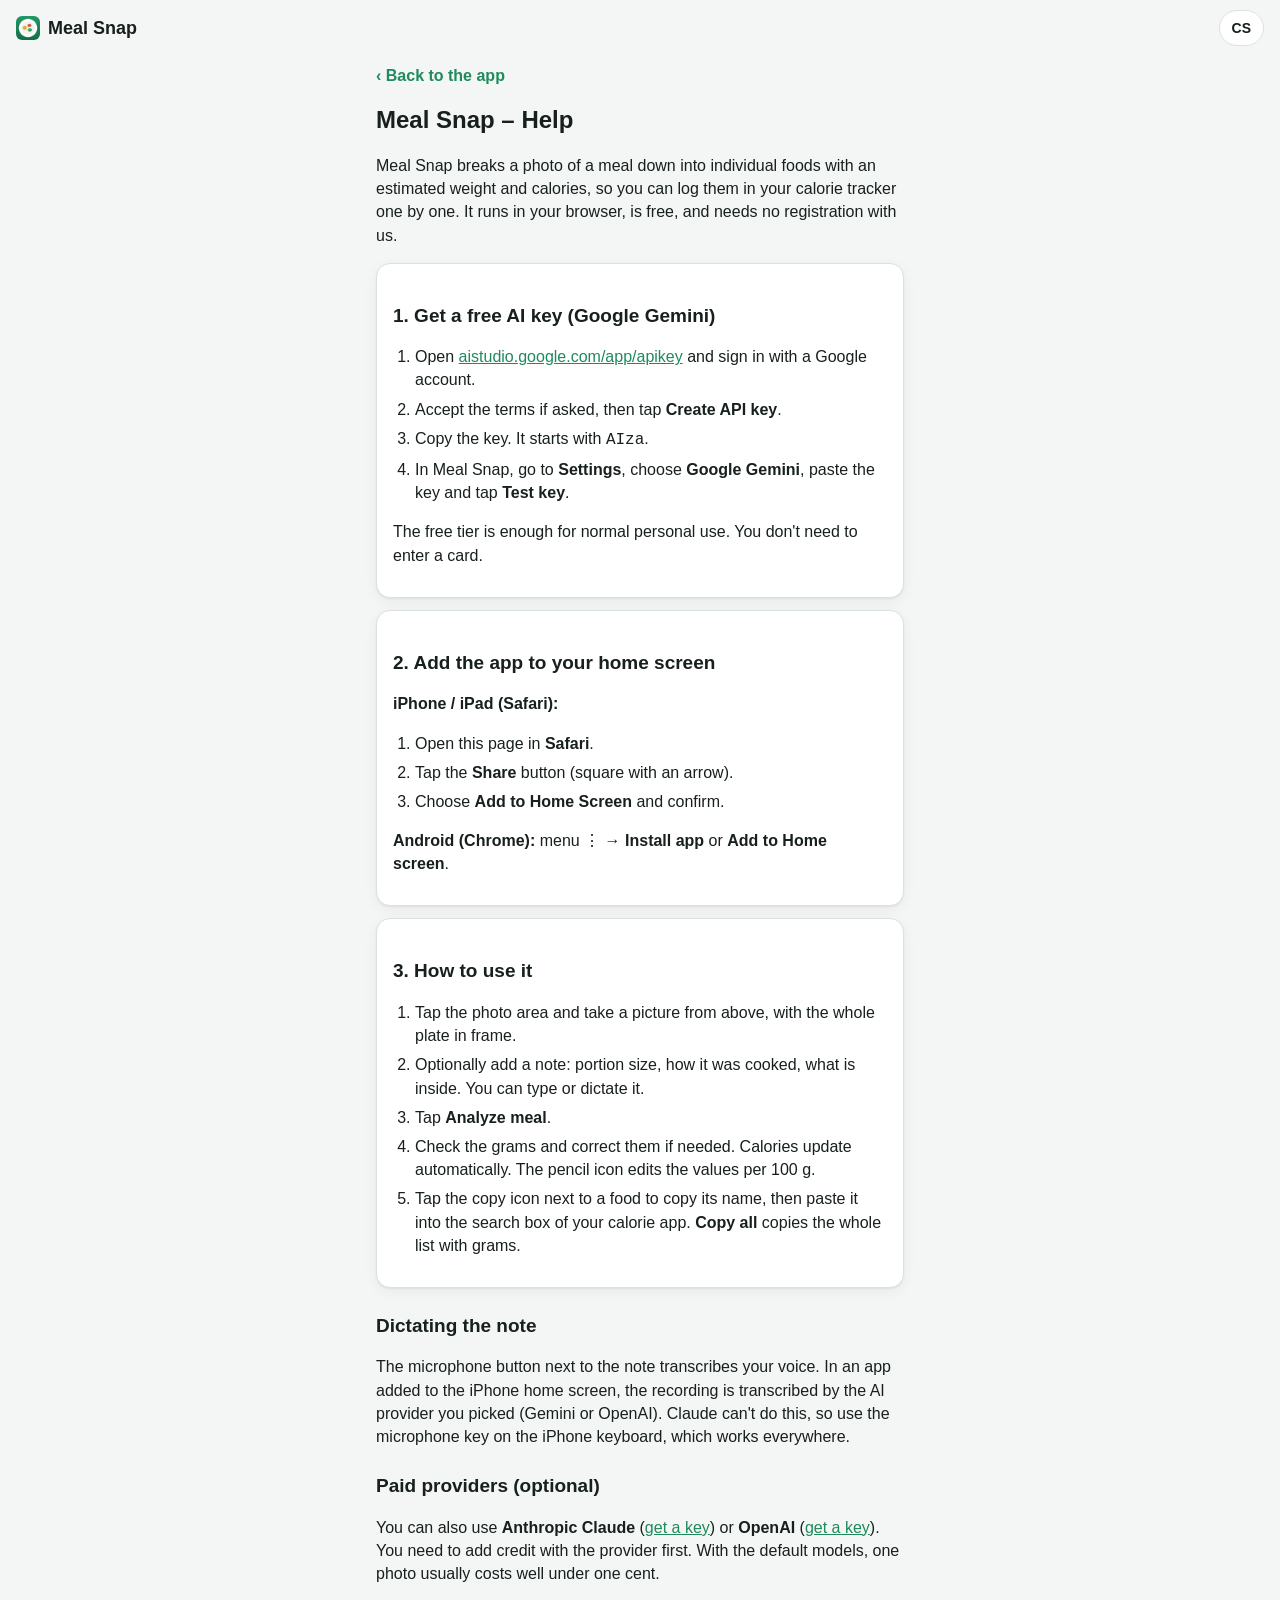
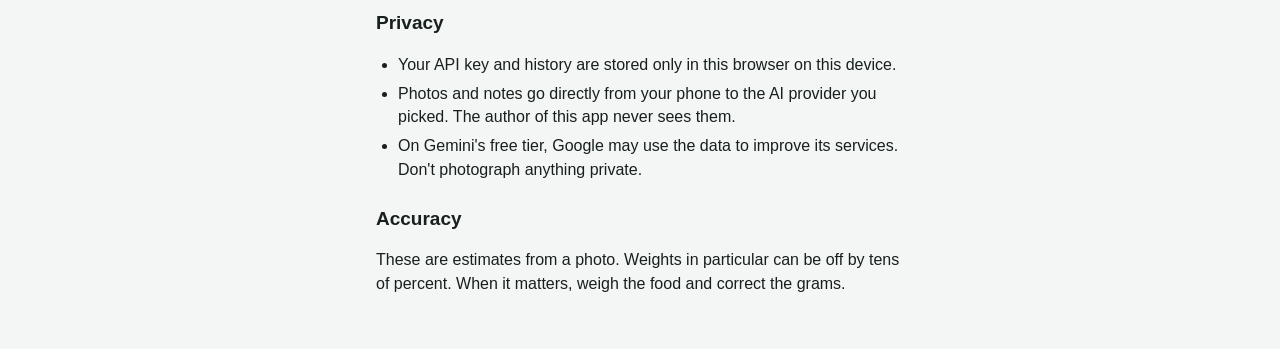
==== help.html @ 9f191b65 "Initial Meal Snap PWA Co-Authored-By: Claude Opus 5.5 <noreply@anthropic.com>" ====
<!doctype html>
<html lang="en">
<head>
  <meta charset="utf-8">
  <meta name="viewport" content="width=device-width, initial-scale=1, viewport-fit=cover">
  <title>Meal Snap Help</title>
  <meta name="theme-color" content="#1f8a5b">
  <link rel="manifest" href="manifest.webmanifest">
  <link rel="icon" href="icons/favicon-32.png" sizes="32x32">
  <link rel="apple-touch-icon" href="icons/apple-touch-icon.png">
  <link rel="stylesheet" href="style.css">
</head>
<body class="help" data-page="help">
  <header class="topbar">
    <div class="brand"><img src="icons/favicon-32.png" alt="" width="24" height="24"><span data-i18n="app.title">Meal Snap</span></div>
    <button id="lang-toggle" class="chip" type="button">CS</button>
  </header>
  <main>
    <a class="back" href="./" data-i18n="help.back">‹ Back to the app</a>
    <h1 data-i18n="help.title">Help</h1>
    <p data-i18n="help.intro"></p>

    <section class="card">
      <h2 data-i18n="help.keyTitle"></h2>
      <div data-i18n-html="help.keySteps"></div>
    </section>

    <section class="card">
      <h2 data-i18n="help.installTitle"></h2>
      <div data-i18n-html="help.installSteps"></div>
    </section>

    <section class="card">
      <h2 data-i18n="help.useTitle"></h2>
      <div data-i18n-html="help.useSteps"></div>
    </section>

    <h2 data-i18n="help.voiceTitle"></h2>
    <p data-i18n="help.voiceText"></p>

    <h2 data-i18n="help.paidTitle"></h2>
    <div data-i18n-html="help.paidText"></div>

    <h2 data-i18n="help.privacyTitle"></h2>
    <div data-i18n-html="help.privacyText"></div>

    <h2 data-i18n="help.accuracyTitle"></h2>
    <p data-i18n="help.accuracyText"></p>
  </main>
  <script type="module">
    import { initialLang, setLang, getLang, t } from './i18n.js';
    const toggle = document.getElementById('lang-toggle');
    async function apply(code) {
      await setLang(code);
      toggle.textContent = getLang() === 'en' ? 'CS' : 'EN';
      document.title = t('help.title');
    }
    toggle.addEventListener('click', () => apply(getLang() === 'en' ? 'cs' : 'en'));
    apply(initialLang());
  </script>
</body>
</html>
---- style.css ----
:root {
  --bg: #f4f6f5;
  --surface: #ffffff;
  --surface-2: #eef2f0;
  --text: #17201b;
  --muted: #5d6a63;
  --border: #dbe2de;
  --accent: #1f8a5b;
  --accent-text: #ffffff;
  --accent-soft: #dff1e8;
  --danger: #c0392b;
  --warn: #b7791f;
  --radius: 14px;
  --shadow: 0 1px 2px rgb(0 0 0 / 6%), 0 4px 14px rgb(0 0 0 / 5%);
  --tabbar-h: 64px;
  color-scheme: light;
}

@media (prefers-color-scheme: dark) {
  :root:not([data-theme="light"]) {
    --bg: #0f1412;
    --surface: #18201c;
    --surface-2: #212b26;
    --text: #e8eeea;
    --muted: #9aa8a0;
    --border: #2c3832;
    --accent: #3fbf86;
    --accent-text: #08130e;
    --accent-soft: #1d3a2d;
    --danger: #ef6b5b;
    --warn: #e0a84a;
    --shadow: none;
    color-scheme: dark;
  }
}
:root[data-theme="dark"] {
  --bg: #0f1412; --surface: #18201c; --surface-2: #212b26; --text: #e8eeea; --muted: #9aa8a0;
  --border: #2c3832; --accent: #3fbf86; --accent-text: #08130e; --accent-soft: #1d3a2d;
  --danger: #ef6b5b; --warn: #e0a84a; --shadow: none; color-scheme: dark;
}

* { box-sizing: border-box; }
html { -webkit-text-size-adjust: 100%; }
body {
  margin: 0;
  background: var(--bg);
  color: var(--text);
  font: 16px/1.45 -apple-system, BlinkMacSystemFont, "Segoe UI", Roboto, sans-serif;
  padding-bottom: calc(var(--tabbar-h) + env(safe-area-inset-bottom));
  -webkit-tap-highlight-color: transparent;
}
button, input, select, textarea { font: inherit; color: inherit; }
[hidden] { display: none !important; }

.topbar {
  position: sticky; top: 0; z-index: 5;
  display: flex; align-items: center; justify-content: space-between;
  padding: calc(10px + env(safe-area-inset-top)) 16px 10px;
  background: color-mix(in srgb, var(--bg) 88%, transparent);
  backdrop-filter: blur(10px);
  -webkit-backdrop-filter: blur(10px);
}
.brand { display: flex; align-items: center; gap: 8px; font-weight: 700; font-size: 18px; }
.brand img { border-radius: 6px; }

main { max-width: 560px; margin: 0 auto; padding: 4px 16px 24px; }
h1 { font-size: 24px; margin: 8px 0 16px; }

.view { display: none; }
.view.active { display: block; }

.card {
  background: var(--surface);
  border: 1px solid var(--border);
  border-radius: var(--radius);
  box-shadow: var(--shadow);
}

/* buttons */
.primary, .secondary, .danger {
  display: block; width: 100%;
  min-height: 52px; padding: 12px 16px;
  border-radius: var(--radius); border: 1px solid transparent;
  font-weight: 600; font-size: 17px; cursor: pointer;
}
.primary { background: var(--accent); color: var(--accent-text); }
.primary:disabled { opacity: .45; cursor: default; }
.secondary { background: var(--surface); border-color: var(--border); color: var(--text); }
.danger { background: transparent; border-color: var(--danger); color: var(--danger); margin-top: 16px; }
.chip {
  border: 1px solid var(--border); background: var(--surface); border-radius: 999px;
  padding: 6px 12px; font-weight: 600; font-size: 14px; cursor: pointer; min-height: 36px;
}
.icon-btn {
  display: inline-grid; place-items: center; flex: none;
  width: 48px; height: 48px; border-radius: 12px;
  border: 1px solid var(--border); background: var(--surface); color: var(--text); cursor: pointer;
}
.icon-btn.small { width: 38px; height: 38px; border-radius: 10px; border-color: transparent; background: transparent; color: var(--muted); }
.icon-btn.recording { background: var(--danger); border-color: var(--danger); color: #fff; animation: pulse 1.2s infinite; }
@keyframes pulse { 50% { opacity: .65; } }
.link { background: none; border: 0; color: var(--accent); font-weight: 600; padding: 0; cursor: pointer; text-decoration: underline; }
button:focus-visible, input:focus-visible, textarea:focus-visible, select:focus-visible, a:focus-visible {
  outline: 2px solid var(--accent); outline-offset: 2px;
}

/* snap */
.banner {
  display: flex; flex-wrap: wrap; gap: 6px 12px; align-items: center;
  padding: 12px 14px; margin-bottom: 12px; border-radius: var(--radius);
  background: var(--accent-soft); color: var(--text);
}
.photo-drop {
  display: grid; place-items: center; overflow: hidden;
  aspect-ratio: 4 / 3; width: 100%;
  border: 2px dashed var(--border); border-radius: var(--radius);
  background: var(--surface); cursor: pointer; margin-bottom: 14px;
}
.photo-drop.has-photo { border-style: solid; }
.photo-drop img { width: 100%; height: 100%; object-fit: cover; }
.photo-empty { display: grid; justify-items: center; gap: 6px; padding: 16px; text-align: center; color: var(--muted); }
.photo-empty strong { color: var(--text); font-size: 18px; }

.label { display: block; font-weight: 600; font-size: 14px; margin-bottom: 6px; color: var(--muted); }
.note-wrap { margin-bottom: 14px; }
.note-row { display: flex; gap: 8px; align-items: flex-start; }
textarea, input[type="text"], input[type="password"], input[type="number"], select {
  width: 100%; min-height: 48px; padding: 11px 12px;
  border: 1px solid var(--border); border-radius: 12px; background: var(--surface);
  font-size: 16px; /* prevents iOS zoom */
}
textarea { resize: vertical; }
.hint { display: block; color: var(--muted); font-size: 13px; margin-top: 6px; }
.status { min-height: 1.4em; margin: 10px 0 0; color: var(--muted); font-size: 15px; }
.status.error { color: var(--danger); }
.status.ok { color: var(--accent); }
.status.busy::before {
  content: ""; display: inline-block; width: 14px; height: 14px; margin-right: 8px; vertical-align: -2px;
  border: 2px solid var(--border); border-top-color: var(--accent); border-radius: 50%;
  animation: spin .8s linear infinite;
}
@keyframes spin { to { transform: rotate(360deg); } }

/* result */
.result-head { display: flex; gap: 12px; align-items: center; margin: 4px 0 12px; }
.result-head img { width: 64px; height: 64px; object-fit: cover; border-radius: 12px; flex: none; }
.result-head > div { flex: 1; min-width: 0; }
.dish {
  border: 0 !important; background: transparent !important; padding: 0 !important; min-height: 0 !important;
  font-size: 21px !important; font-weight: 700;
}
.badge { display: inline-block; font-size: 12px; font-weight: 600; padding: 2px 8px; border-radius: 999px; background: var(--surface-2); color: var(--muted); margin-top: 2px; }
.badge.low { color: var(--warn); }
.badge.high { color: var(--accent); }

.totals { display: flex; justify-content: space-between; align-items: center; gap: 12px; padding: 14px 16px; margin-bottom: 12px; flex-wrap: wrap; }
.kcal strong { font-size: 30px; font-variant-numeric: tabular-nums; }
.kcal span { color: var(--muted); }
.macros { display: flex; gap: 14px; font-variant-numeric: tabular-nums; color: var(--muted); }
.macros b { color: var(--text); }

.items { list-style: none; margin: 0 0 12px; padding: 0; display: grid; gap: 8px; }
.item { padding: 8px 8px 8px 12px; }
.item-main { display: flex; align-items: center; gap: 4px; }
.item-name {
  flex: 1; min-width: 0; font-weight: 600;
  border: 0 !important; background: transparent !important; padding: 4px 0 !important; min-height: 38px !important;
}
.item-sub { display: flex; align-items: center; gap: 10px; flex-wrap: wrap; }
.grams { display: inline-flex; align-items: center; gap: 4px; }
.grams input { width: 84px; min-height: 40px; padding: 6px 8px; text-align: right; font-variant-numeric: tabular-nums; }
.grams span { color: var(--muted); }
.item-kcal { font-variant-numeric: tabular-nums; flex: 1; }
.item-macros { color: var(--muted); font-size: 13px; flex-basis: 100%; order: 5; margin-top: -4px; font-variant-numeric: tabular-nums; }
.item-details {
  display: flex; flex-wrap: wrap; gap: 8px; align-items: center;
  margin-top: 8px; padding-top: 8px; border-top: 1px solid var(--border); font-size: 14px; color: var(--muted);
}
.item-details label { display: inline-flex; align-items: center; gap: 4px; }
.item-details input { width: 70px; min-height: 38px; padding: 6px; }
.per100 { width: 100%; }

.row-actions { display: grid; grid-template-columns: 1fr 1fr; gap: 8px; margin-bottom: 12px; }
.ai-note { color: var(--muted); font-size: 15px; margin: 8px 2px; }
.disclaimer { color: var(--muted); font-size: 13px; margin: 0 2px 16px; }

/* history */
.history { list-style: none; padding: 0; margin: 0; display: grid; gap: 8px; }
.history li { display: flex; align-items: center; gap: 12px; padding: 10px; cursor: pointer; }
.history img, .history .ph { width: 56px; height: 56px; border-radius: 10px; object-fit: cover; flex: none; background: var(--surface-2); }
.history .meta { flex: 1; min-width: 0; }
.history .meta strong { display: block; white-space: nowrap; overflow: hidden; text-overflow: ellipsis; }
.history .meta small { color: var(--muted); }
.history .kc { font-weight: 700; font-variant-numeric: tabular-nums; white-space: nowrap; }
.empty { color: var(--muted); text-align: center; padding: 32px 0; }

/* settings */
fieldset { margin: 0 0 12px; padding: 12px; }
legend { font-weight: 600; font-size: 14px; color: var(--muted); padding: 0 4px; }
.providers { display: grid; gap: 8px; }
.provider {
  display: flex; align-items: center; gap: 10px; padding: 12px;
  border: 1px solid var(--border); border-radius: 12px; cursor: pointer;
}
.provider:has(input:checked) { border-color: var(--accent); background: var(--accent-soft); }
.provider input { width: 20px; height: 20px; accent-color: var(--accent); margin: 0; }
.provider .name { flex: 1; font-weight: 600; }
.tag { font-size: 12px; font-weight: 700; padding: 2px 8px; border-radius: 999px; background: var(--surface-2); color: var(--muted); }
.tag.free { background: var(--accent); color: var(--accent-text); }
.field-stack { display: grid; gap: 8px; padding: 12px; margin-bottom: 12px; }
.field-stack .label { margin: 6px 0 0; }
.field-stack .status { margin: 0; }
.field-stack .status:empty { display: none; }
.key-row { display: flex; gap: 8px; }
.small-link { color: var(--accent); font-size: 14px; }
.privacy { color: var(--muted); font-size: 13px; margin: 4px 2px 12px; }
.help-link { display: block; text-align: center; color: var(--accent); font-weight: 600; padding: 12px; }
.version { text-align: center; color: var(--muted); font-size: 12px; }

/* tabs */
.tabs {
  position: fixed; left: 0; right: 0; bottom: 0; z-index: 10;
  display: grid; grid-template-columns: repeat(3, 1fr);
  height: calc(var(--tabbar-h) + env(safe-area-inset-bottom));
  padding-bottom: env(safe-area-inset-bottom);
  background: var(--surface); border-top: 1px solid var(--border);
}
.tab {
  display: grid; justify-items: center; align-content: center; gap: 2px;
  background: none; border: 0; color: var(--muted); font-size: 12px; font-weight: 600; cursor: pointer;
}
.tab.active { color: var(--accent); }

.toast {
  position: fixed; left: 50%; bottom: calc(var(--tabbar-h) + env(safe-area-inset-bottom) + 14px);
  transform: translateX(-50%); z-index: 20; max-width: calc(100% - 32px);
  background: var(--text); color: var(--bg); padding: 10px 16px; border-radius: 999px;
  font-size: 15px; box-shadow: var(--shadow);
}

/* help page */
.help main { padding-bottom: 40px; }
.help h2 { font-size: 19px; margin: 24px 0 8px; }
.help ol, .help ul { padding-left: 22px; }
.help li { margin: 6px 0; }
.help a { color: var(--accent); }
.help .card { padding: 14px 16px; margin: 12px 0; }
.help .back { display: inline-block; margin: 4px 0 8px; color: var(--accent); font-weight: 600; text-decoration: none; }
body.help { padding-bottom: 0; }
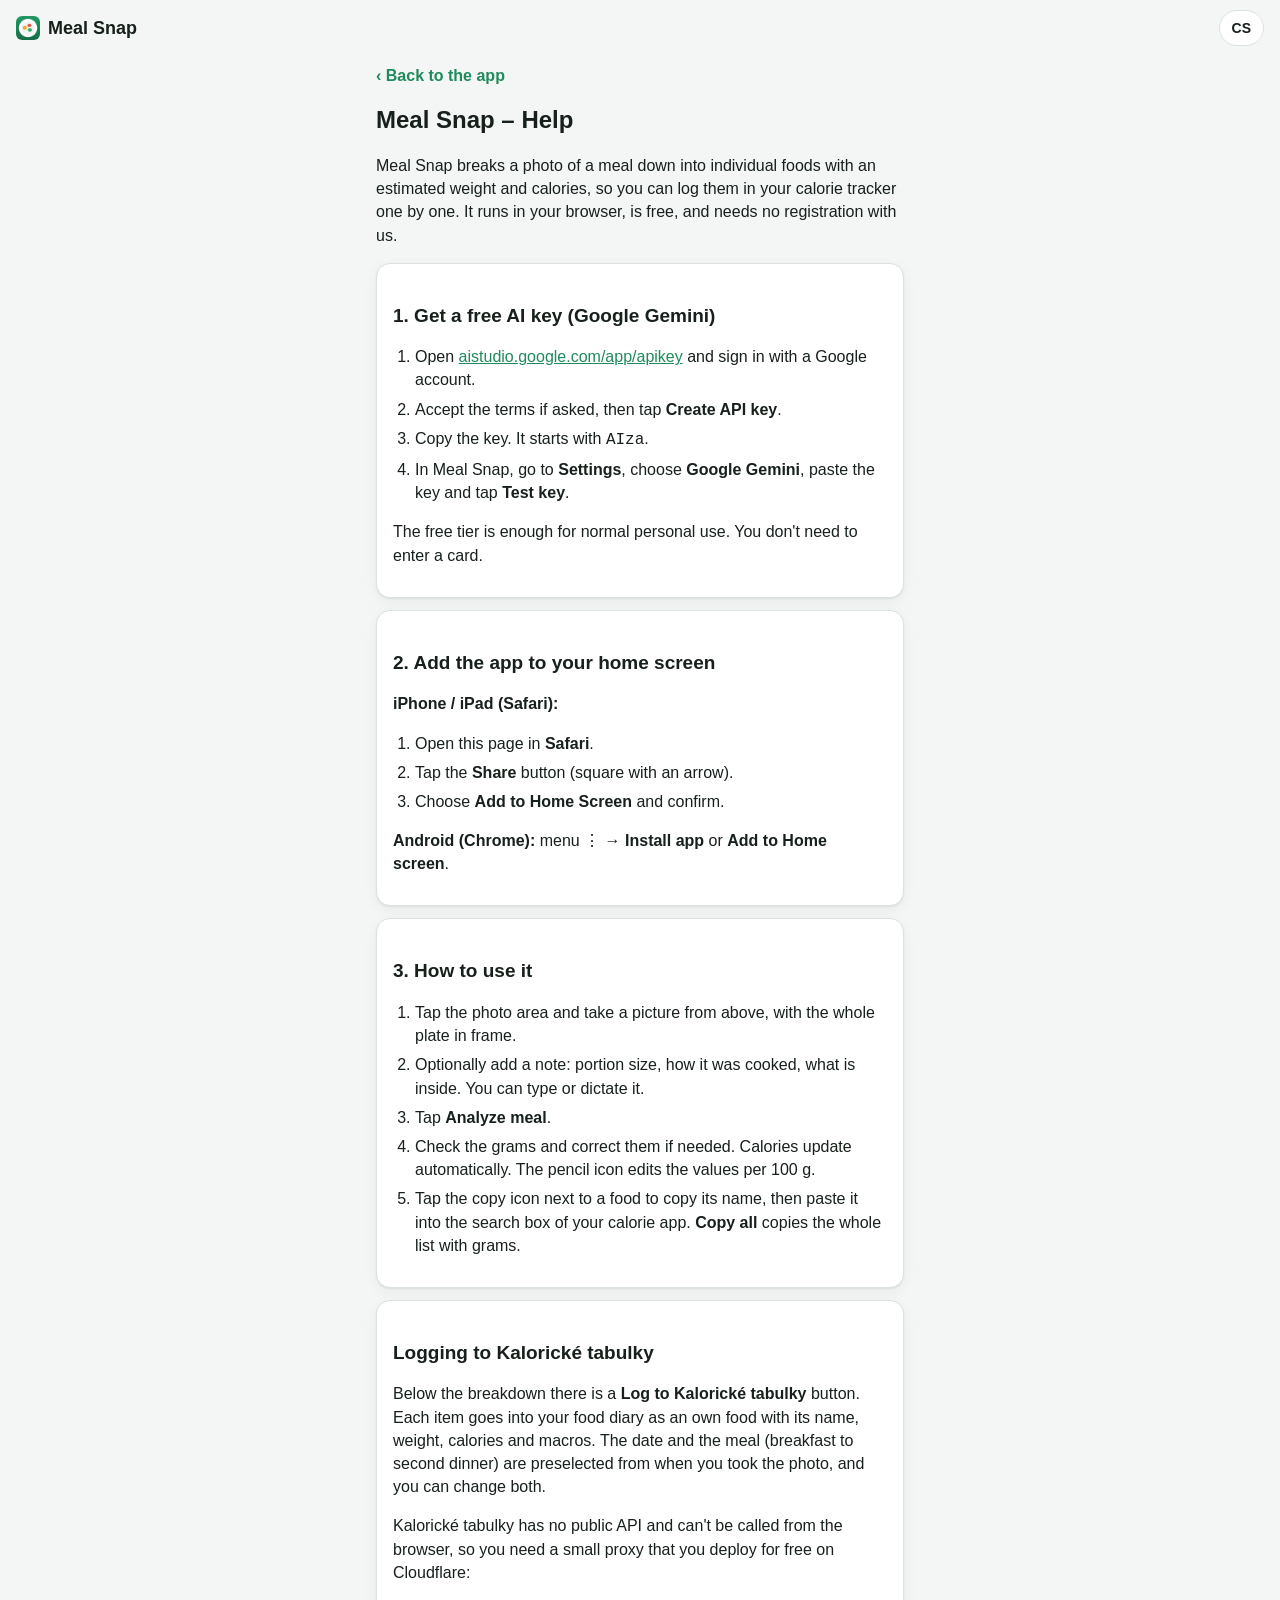
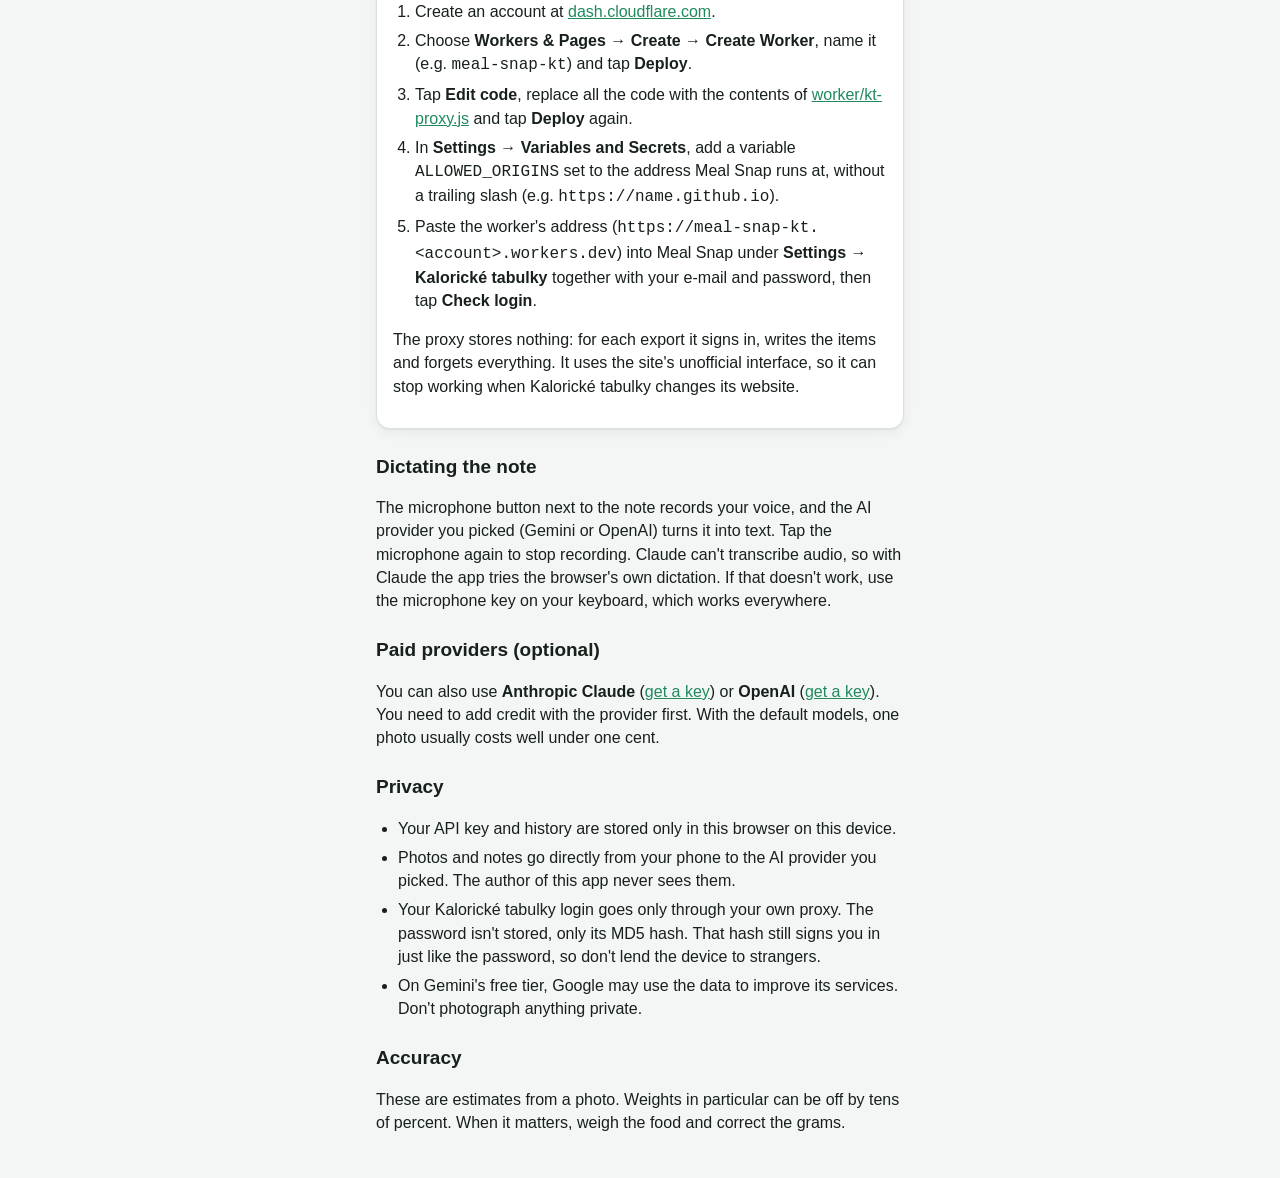
==== commit 24537d92: "Log the meal breakdown to Kalorické tabulky A new card under the result writes every item to the Kal" ====
--- a/help.html
+++ b/help.html
@@ -35,6 +35,11 @@
       <div data-i18n-html="help.useSteps"></div>
     </section>
 
+    <section class="card" id="kt">
+      <h2 data-i18n="help.ktTitle"></h2>
+      <div data-i18n-html="help.ktText"></div>
+    </section>
+
     <h2 data-i18n="help.voiceTitle"></h2>
     <p data-i18n="help.voiceText"></p>
 
--- a/style.css
+++ b/style.css
@@ -116,20 +116,21 @@
   border: 2px dashed var(--border); border-radius: var(--radius);
   background: var(--surface); cursor: pointer; margin-bottom: 14px;
 }
-.photo-drop.has-photo { border-style: solid; }
-.photo-drop img { width: 100%; height: 100%; object-fit: cover; }
+.photo-drop.has-photo { border-style: solid; aspect-ratio: auto; grid-template-columns: minmax(0, 1fr); }
+.photo-drop img { display: block; max-width: 100%; max-height: 60vh; width: auto; height: auto; }
 .photo-empty { display: grid; justify-items: center; gap: 6px; padding: 16px; text-align: center; color: var(--muted); }
 .photo-empty strong { color: var(--text); font-size: 18px; }
 
 .label { display: block; font-weight: 600; font-size: 14px; margin-bottom: 6px; color: var(--muted); }
 .note-wrap { margin-bottom: 14px; }
 .note-row { display: flex; gap: 8px; align-items: flex-start; }
-textarea, input[type="text"], input[type="password"], input[type="number"], select {
+textarea, input[type="text"], input[type="password"], input[type="number"], input[type="url"], input[type="email"], input[type="date"], select {
   width: 100%; min-height: 48px; padding: 11px 12px;
   border: 1px solid var(--border); border-radius: 12px; background: var(--surface);
   font-size: 16px; /* prevents iOS zoom */
 }
 textarea { resize: vertical; }
+input[type="date"] { -webkit-appearance: none; appearance: none; text-align: left; }
 .hint { display: block; color: var(--muted); font-size: 13px; margin-top: 6px; }
 .status { min-height: 1.4em; margin: 10px 0 0; color: var(--muted); font-size: 15px; }
 .status.error { color: var(--danger); }
@@ -181,6 +182,12 @@
 .per100 { width: 100%; }
 
 .row-actions { display: grid; grid-template-columns: 1fr 1fr; gap: 8px; margin-bottom: 12px; }
+.kt-card { margin-bottom: 12px; }
+.kt-title { font-size: 16px; margin: 0; }
+.kt-row { display: grid; grid-template-columns: minmax(0, 1fr) minmax(0, 1.3fr); gap: 8px; margin-bottom: 10px; }
+.kt-field .label { margin: 0 0 4px; }
+.kt-setup { margin: 0; color: var(--muted); display: flex; flex-wrap: wrap; gap: 6px 10px; }
+.kt-legend { margin: 0 !important; }
 .ai-note { color: var(--muted); font-size: 15px; margin: 8px 2px; }
 .disclaimer { color: var(--muted); font-size: 13px; margin: 0 2px 16px; }
 
